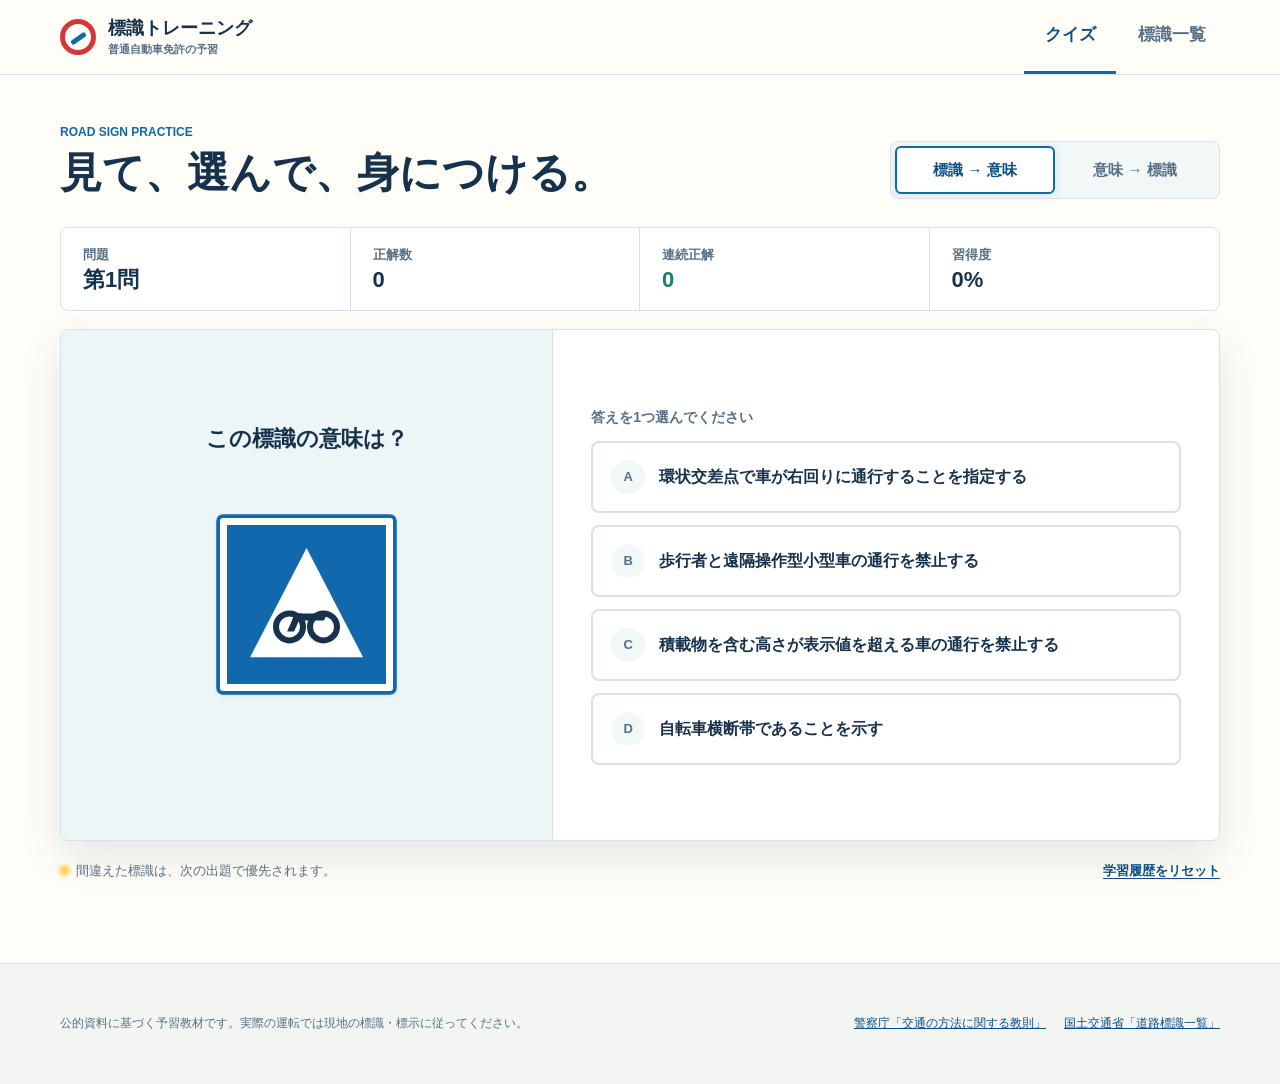
==== index.html @ fd908825 "Build Japanese road sign quiz" ====
<!doctype html>
<html lang="ja">
<head>
  <meta charset="utf-8">
  <meta name="viewport" content="width=device-width, initial-scale=1, viewport-fit=cover">
  <meta name="theme-color" content="#fffdf7">
  <meta name="description" content="日本の普通自動車免許に向けて、道路標識を4択クイズで学べる予習サイトです。">
  <title>標識トレーニング | 普通自動車免許の予習</title>
  <link rel="stylesheet" href="styles.css">
</head>
<body>
  <a class="skip-link" href="#main-content">問題へ移動</a>
  <header class="site-header">
    <div class="header-inner">
      <a class="brand" href="#quiz" aria-label="標識トレーニング ホーム">
        <span class="brand-mark" aria-hidden="true"><span></span></span>
        <span>
          <strong>標識トレーニング</strong>
          <small>普通自動車免許の予習</small>
        </span>
      </a>
      <nav class="main-nav" aria-label="メインメニュー">
        <button class="nav-button is-active" type="button" data-view="quiz" aria-current="page">クイズ</button>
        <button class="nav-button" type="button" data-view="catalog">標識一覧</button>
      </nav>
    </div>
  </header>

  <main id="main-content">
    <section id="quiz-view" class="view is-active" aria-labelledby="quiz-title">
      <div class="page-shell quiz-layout">
        <div class="section-heading">
          <div>
            <p class="eyebrow">ROAD SIGN PRACTICE</p>
            <h1 id="quiz-title">見て、選んで、身につける。</h1>
          </div>
          <fieldset class="mode-switch" aria-label="出題モード">
            <legend class="sr-only">出題モード</legend>
            <label>
              <input type="radio" name="quiz-mode" value="sign-to-meaning" checked>
              <span>標識 → 意味</span>
            </label>
            <label>
              <input type="radio" name="quiz-mode" value="meaning-to-sign">
              <span>意味 → 標識</span>
            </label>
          </fieldset>
        </div>

        <div class="stats-strip" aria-label="学習状況">
          <div class="stat-item">
            <span>問題</span>
            <strong id="question-number">第1問</strong>
          </div>
          <div class="stat-item">
            <span>正解数</span>
            <strong id="correct-count">0</strong>
          </div>
          <div class="stat-item streak-stat">
            <span>連続正解</span>
            <strong id="streak-count">0</strong>
          </div>
          <div class="stat-item">
            <span>習得度</span>
            <strong id="mastery-rate">0%</strong>
          </div>
        </div>

        <article class="quiz-panel" aria-labelledby="question-prompt">
          <div class="quiz-stage">
            <p id="question-prompt" class="question-prompt">この標識の意味は？</p>
            <div id="question-visual" class="question-visual" aria-live="polite"></div>
            <p id="question-detail" class="question-detail"></p>
          </div>

          <div class="answer-area">
            <p class="answer-label">答えを1つ選んでください</p>
            <div id="answer-options" class="answer-grid"></div>
            <div id="feedback" class="feedback" role="status" aria-live="polite" hidden></div>
            <button id="next-button" class="primary-button" type="button" hidden>
              次の問題へ
              <span aria-hidden="true">→</span>
            </button>
          </div>
        </article>

        <div class="quiz-footer">
          <p><span class="review-dot" aria-hidden="true"></span>間違えた標識は、次の出題で優先されます。</p>
          <button id="reset-button" class="text-button" type="button">学習履歴をリセット</button>
        </div>
      </div>
    </section>

    <section id="catalog-view" class="view" aria-labelledby="catalog-title" hidden>
      <div class="page-shell catalog-layout">
        <div class="catalog-header">
          <div>
            <p class="eyebrow">SIGN CATALOG</p>
            <h1 id="catalog-title">標識一覧</h1>
            <p class="catalog-lead"><span id="catalog-count">40</span>種類の標識を、正式名称と意味で確認できます。</p>
          </div>
          <label class="search-field">
            <span class="sr-only">標識を検索</span>
            <span aria-hidden="true">⌕</span>
            <input id="catalog-search" type="search" inputmode="search" placeholder="名称や意味で検索">
          </label>
        </div>

        <div class="filter-bar" role="group" aria-label="標識の種類で絞り込み">
          <button type="button" class="filter-button is-active" data-category="all">すべて</button>
          <button type="button" class="filter-button" data-category="規制標識">規制標識</button>
          <button type="button" class="filter-button" data-category="指示標識">指示標識</button>
        </div>
        <div id="catalog-grid" class="catalog-grid"></div>
        <p id="catalog-empty" class="empty-state" hidden>条件に合う標識がありません。</p>
      </div>
    </section>
  </main>

  <footer class="site-footer">
    <div class="page-shell footer-inner">
      <p>公的資料に基づく予習教材です。実際の運転では現地の標識・標示に従ってください。</p>
      <div>
        <a href="https://www.npa.go.jp/bureau/traffic/20241113kyousoku.pdf" target="_blank" rel="noopener noreferrer">警察庁「交通の方法に関する教則」</a>
        <a href="https://www.mlit.go.jp/road/sign/sign/douro/ichiran.pdf" target="_blank" rel="noopener noreferrer">国土交通省「道路標識一覧」</a>
      </div>
    </div>
  </footer>

  <dialog id="reset-dialog" class="reset-dialog">
    <form method="dialog">
      <h2>学習履歴をリセットしますか？</h2>
      <p>正解数、連続正解数、間違えた問題の記録がすべて消去されます。</p>
      <div class="dialog-actions">
        <button class="secondary-button" value="cancel">キャンセル</button>
        <button id="confirm-reset" class="danger-button" value="confirm">リセット</button>
      </div>
    </form>
  </dialog>

  <script src="signs.js"></script>
  <script src="app.js"></script>
</body>
</html>
---- styles.css ----
:root {
  color-scheme: light;
  --ink: #17324d;
  --ink-soft: #557086;
  --paper: #fffdf7;
  --surface: #ffffff;
  --surface-soft: #f2f7f8;
  --line: #d7e2e6;
  --blue: #1269a8;
  --blue-deep: #0c4f83;
  --green: #168365;
  --green-soft: #e8f6f0;
  --red: #d53636;
  --red-deep: #a91e26;
  --red-soft: #fff0ef;
  --yellow: #ffd767;
  --shadow: 0 16px 42px rgba(30, 67, 88, 0.12);
  --radius: 8px;
}

* {
  box-sizing: border-box;
}

html {
  min-width: 320px;
  scroll-behavior: smooth;
}

body {
  margin: 0;
  min-height: 100vh;
  background: var(--paper);
  color: var(--ink);
  font-family: -apple-system, BlinkMacSystemFont, "Hiragino Sans", "Yu Gothic UI", "Yu Gothic", Meiryo, sans-serif;
  font-size: 17px;
  line-height: 1.65;
  letter-spacing: 0;
}

button,
input {
  font: inherit;
  letter-spacing: 0;
}

button,
a {
  -webkit-tap-highlight-color: transparent;
}

button {
  cursor: pointer;
}

a {
  color: var(--blue-deep);
}

.skip-link {
  position: fixed;
  top: 8px;
  left: 8px;
  z-index: 100;
  padding: 10px 14px;
  background: var(--surface);
  border: 2px solid var(--blue);
  transform: translateY(-160%);
}

.skip-link:focus {
  transform: translateY(0);
}

.sr-only {
  position: absolute;
  width: 1px;
  height: 1px;
  padding: 0;
  margin: -1px;
  overflow: hidden;
  clip: rect(0, 0, 0, 0);
  white-space: nowrap;
  border: 0;
}

.site-header {
  position: sticky;
  top: 0;
  z-index: 20;
  background: rgba(255, 253, 247, 0.96);
  border-bottom: 1px solid var(--line);
  backdrop-filter: blur(14px);
}

.header-inner,
.page-shell {
  width: min(1160px, calc(100% - 40px));
  margin: 0 auto;
}

.header-inner {
  min-height: 74px;
  display: flex;
  align-items: center;
  justify-content: space-between;
  gap: 24px;
}

.brand {
  display: inline-flex;
  align-items: center;
  gap: 12px;
  color: var(--ink);
  text-decoration: none;
  line-height: 1.25;
}

.brand strong,
.brand small {
  display: block;
}

.brand strong {
  font-size: 18px;
}

.brand small {
  margin-top: 3px;
  color: var(--ink-soft);
  font-size: 11px;
  font-weight: 700;
}

.brand-mark {
  position: relative;
  width: 36px;
  height: 36px;
  flex: 0 0 36px;
  border: 5px solid var(--red);
  border-radius: 50%;
  background: var(--surface);
}

.brand-mark span {
  position: absolute;
  top: 12px;
  left: 5px;
  width: 17px;
  height: 5px;
  border-radius: 2px;
  background: var(--blue);
  transform: rotate(-35deg);
}

.main-nav {
  display: flex;
  align-items: stretch;
  align-self: stretch;
  gap: 8px;
}

.nav-button {
  min-width: 92px;
  min-height: 48px;
  padding: 0 14px;
  border: 0;
  border-bottom: 3px solid transparent;
  background: transparent;
  color: var(--ink-soft);
  font-weight: 800;
}

.nav-button:hover,
.nav-button:focus-visible,
.nav-button.is-active {
  color: var(--blue-deep);
  border-bottom-color: var(--blue);
}

.view {
  min-height: calc(100vh - 160px);
}

.view[hidden] {
  display: none;
}

.quiz-layout,
.catalog-layout {
  padding-top: 48px;
  padding-bottom: 64px;
}

.section-heading,
.catalog-header {
  display: flex;
  align-items: end;
  justify-content: space-between;
  gap: 32px;
}

.eyebrow {
  margin: 0 0 4px;
  color: var(--blue);
  font-size: 12px;
  font-weight: 900;
}

h1,
h2,
p {
  overflow-wrap: anywhere;
}

h1 {
  margin: 0;
  font-size: clamp(28px, 4vw, 42px);
  line-height: 1.25;
}

.mode-switch {
  min-width: 330px;
  margin: 0;
  padding: 4px;
  display: grid;
  grid-template-columns: 1fr 1fr;
  border: 1px solid var(--line);
  border-radius: var(--radius);
  background: var(--surface-soft);
}

.mode-switch label {
  position: relative;
}

.mode-switch input {
  position: absolute;
  opacity: 0;
}

.mode-switch span {
  min-height: 48px;
  padding: 10px 14px;
  display: grid;
  place-items: center;
  border: 2px solid transparent;
  border-radius: 6px;
  color: var(--ink-soft);
  font-size: 15px;
  font-weight: 800;
  text-align: center;
  cursor: pointer;
}

.mode-switch input:checked + span {
  background: var(--surface);
  border-color: var(--blue);
  color: var(--blue-deep);
  box-shadow: 0 2px 8px rgba(18, 105, 168, 0.1);
}

.mode-switch input:focus-visible + span {
  outline: 3px solid rgba(18, 105, 168, 0.24);
  outline-offset: 2px;
}

.stats-strip {
  margin-top: 28px;
  display: grid;
  grid-template-columns: repeat(4, 1fr);
  border: 1px solid var(--line);
  border-radius: var(--radius);
  background: var(--surface);
}

.stat-item {
  min-height: 82px;
  padding: 14px 22px;
  display: flex;
  flex-direction: column;
  justify-content: center;
  border-right: 1px solid var(--line);
}

.stat-item:last-child {
  border-right: 0;
}

.stat-item span {
  color: var(--ink-soft);
  font-size: 13px;
  font-weight: 700;
}

.stat-item strong {
  font-size: 22px;
  line-height: 1.3;
}

.streak-stat strong {
  color: var(--green);
}

.quiz-panel {
  margin-top: 18px;
  display: grid;
  grid-template-columns: minmax(330px, 0.85fr) minmax(420px, 1.15fr);
  border: 1px solid var(--line);
  border-radius: var(--radius);
  background: var(--surface);
  box-shadow: var(--shadow);
  overflow: hidden;
}

.quiz-stage {
  min-height: 510px;
  padding: 38px;
  display: flex;
  flex-direction: column;
  align-items: center;
  justify-content: center;
  background: #edf6f7;
  border-right: 1px solid var(--line);
  text-align: center;
}

.question-prompt {
  margin: 0 0 22px;
  color: var(--ink);
  font-size: 22px;
  font-weight: 900;
}

.question-visual {
  min-height: 250px;
  width: 100%;
  display: grid;
  place-items: center;
}

.question-detail {
  max-width: 420px;
  margin: 20px 0 0;
  font-size: 20px;
  font-weight: 800;
  line-height: 1.55;
}

.answer-area {
  min-height: 510px;
  padding: 38px;
  display: flex;
  flex-direction: column;
  justify-content: center;
}

.answer-label {
  margin: 0 0 12px;
  color: var(--ink-soft);
  font-size: 14px;
  font-weight: 800;
}

.answer-grid {
  display: grid;
  gap: 12px;
}

.answer-grid.is-visual {
  grid-template-columns: repeat(2, minmax(0, 1fr));
}

.answer-button {
  position: relative;
  min-height: 72px;
  width: 100%;
  padding: 15px 18px;
  display: flex;
  align-items: center;
  gap: 14px;
  border: 2px solid var(--line);
  border-radius: var(--radius);
  background: var(--surface);
  color: var(--ink);
  text-align: left;
  font-size: 16px;
  font-weight: 800;
  line-height: 1.5;
  transition: border-color 140ms ease, background 140ms ease, transform 140ms ease;
}

.answer-button:hover:not(:disabled),
.answer-button:focus-visible:not(:disabled) {
  border-color: var(--blue);
  background: #f4faff;
  transform: translateY(-1px);
}

.answer-button:focus-visible,
.primary-button:focus-visible,
.secondary-button:focus-visible,
.danger-button:focus-visible,
.text-button:focus-visible,
.filter-button:focus-visible,
.nav-button:focus-visible {
  outline: 3px solid rgba(18, 105, 168, 0.24);
  outline-offset: 2px;
}

.answer-button:disabled {
  cursor: default;
}

.answer-button.is-correct {
  border-color: var(--green);
  background: var(--green-soft);
  color: #0b5f48;
}

.answer-button.is-wrong {
  border-color: var(--red);
  background: var(--red-soft);
  color: var(--red-deep);
}

.answer-index {
  width: 34px;
  height: 34px;
  flex: 0 0 34px;
  display: grid;
  place-items: center;
  border-radius: 50%;
  background: var(--surface-soft);
  color: var(--ink-soft);
  font-size: 13px;
}

.answer-button.is-correct .answer-index {
  background: var(--green);
  color: white;
}

.answer-button.is-wrong .answer-index {
  background: var(--red);
  color: white;
}

.visual-answer {
  min-height: 168px;
  justify-content: center;
  padding: 14px;
}

.visual-answer .answer-index {
  position: absolute;
  top: 10px;
  left: 10px;
}

.feedback {
  margin-top: 16px;
  padding: 15px 17px;
  border-left: 5px solid var(--green);
  border-radius: 4px;
  background: var(--green-soft);
  color: #154a3c;
  font-size: 15px;
}

.feedback.is-wrong {
  border-left-color: var(--red);
  background: var(--red-soft);
  color: #79222a;
}

.feedback strong {
  display: block;
  margin-bottom: 2px;
  font-size: 17px;
}

.primary-button,
.secondary-button,
.danger-button {
  min-height: 54px;
  padding: 12px 20px;
  border-radius: var(--radius);
  font-weight: 900;
}

.primary-button {
  margin-top: 14px;
  display: flex;
  align-items: center;
  justify-content: center;
  gap: 16px;
  border: 2px solid var(--blue-deep);
  background: var(--blue-deep);
  color: white;
}

.primary-button:hover {
  background: var(--blue);
}

.primary-button[hidden],
.feedback[hidden] {
  display: none;
}

.quiz-footer {
  min-height: 58px;
  display: flex;
  align-items: center;
  justify-content: space-between;
  gap: 24px;
  color: var(--ink-soft);
  font-size: 13px;
}

.quiz-footer p {
  margin: 0;
}

.review-dot {
  width: 9px;
  height: 9px;
  margin-right: 7px;
  display: inline-block;
  border-radius: 50%;
  background: var(--yellow);
  box-shadow: 0 0 0 3px rgba(255, 215, 103, 0.35);
}

.text-button {
  min-height: 44px;
  padding: 6px 0;
  border: 0;
  background: transparent;
  color: var(--blue-deep);
  font-size: 13px;
  font-weight: 800;
  text-decoration: underline;
  text-underline-offset: 3px;
}

.catalog-header {
  align-items: center;
}

.catalog-lead {
  margin: 8px 0 0;
  color: var(--ink-soft);
}

.search-field {
  width: min(380px, 100%);
  min-height: 54px;
  padding: 0 16px;
  display: flex;
  align-items: center;
  gap: 10px;
  border: 2px solid var(--line);
  border-radius: var(--radius);
  background: var(--surface);
}

.search-field:focus-within {
  border-color: var(--blue);
  box-shadow: 0 0 0 3px rgba(18, 105, 168, 0.12);
}

.search-field input {
  width: 100%;
  min-width: 0;
  border: 0;
  outline: 0;
  background: transparent;
  color: var(--ink);
}

.filter-bar {
  margin-top: 28px;
  padding-bottom: 14px;
  display: flex;
  gap: 10px;
  overflow-x: auto;
  border-bottom: 1px solid var(--line);
}

.filter-button {
  min-height: 46px;
  padding: 8px 18px;
  flex: 0 0 auto;
  border: 1px solid var(--line);
  border-radius: var(--radius);
  background: var(--surface);
  color: var(--ink-soft);
  font-weight: 800;
}

.filter-button.is-active {
  border-color: var(--blue-deep);
  background: var(--blue-deep);
  color: white;
}

.catalog-grid {
  margin-top: 22px;
  display: grid;
  grid-template-columns: repeat(3, minmax(0, 1fr));
  gap: 16px;
}

.catalog-card {
  min-height: 310px;
  padding: 22px;
  display: grid;
  grid-template-rows: 150px auto;
  border: 1px solid var(--line);
  border-radius: var(--radius);
  background: var(--surface);
}

.catalog-sign {
  display: grid;
  place-items: center;
  border-bottom: 1px solid var(--line);
}

.catalog-copy {
  padding-top: 16px;
}

.catalog-meta {
  margin: 0 0 5px;
  color: var(--blue);
  font-size: 12px;
  font-weight: 900;
}

.catalog-copy h2 {
  margin: 0;
  font-size: 18px;
  line-height: 1.45;
}

.catalog-copy p:last-child {
  margin: 8px 0 0;
  color: var(--ink-soft);
  font-size: 14px;
  line-height: 1.6;
}

.empty-state {
  margin: 48px 0;
  color: var(--ink-soft);
  text-align: center;
}

.site-footer {
  border-top: 1px solid var(--line);
  background: #f2f5f2;
}

.footer-inner {
  min-height: 120px;
  padding-top: 22px;
  padding-bottom: 22px;
  display: flex;
  align-items: center;
  justify-content: space-between;
  gap: 30px;
  color: var(--ink-soft);
  font-size: 12px;
}

.footer-inner p {
  max-width: 560px;
  margin: 0;
}

.footer-inner div {
  display: flex;
  flex-wrap: wrap;
  justify-content: flex-end;
  gap: 8px 18px;
}

.reset-dialog {
  width: min(500px, calc(100% - 32px));
  padding: 0;
  border: 0;
  border-radius: var(--radius);
  box-shadow: 0 28px 90px rgba(20, 45, 65, 0.28);
}

.reset-dialog::backdrop {
  background: rgba(16, 42, 58, 0.48);
}

.reset-dialog form {
  padding: 28px;
}

.reset-dialog h2 {
  margin: 0;
  font-size: 22px;
}

.reset-dialog p {
  margin: 10px 0 22px;
  color: var(--ink-soft);
  font-size: 15px;
}

.dialog-actions {
  display: flex;
  justify-content: flex-end;
  gap: 10px;
}

.secondary-button {
  border: 2px solid var(--line);
  background: var(--surface);
  color: var(--ink);
}

.danger-button {
  border: 2px solid var(--red-deep);
  background: var(--red-deep);
  color: white;
}

/* Road sign artwork: CSS only, using standard geometric sign shapes. */
.road-sign {
  --sign-size: 210px;
  width: var(--sign-size);
  height: var(--sign-size);
  position: relative;
  display: grid;
  place-items: center;
  flex: 0 0 auto;
}

.road-sign.is-medium {
  --sign-size: 118px;
}

.road-sign.is-small {
  --sign-size: 96px;
}

.sign-face {
  position: relative;
  width: 82%;
  height: 82%;
  display: grid;
  place-items: center;
  color: #064f96;
  background: white;
  overflow: hidden;
}

.road-sign.circle .sign-face {
  border: calc(var(--sign-size) * 0.055) solid #d9252a;
  border-radius: 50%;
  box-shadow: inset 0 0 0 2px white, 0 2px 7px rgba(20, 45, 65, 0.16);
}

.road-sign.blue-circle .sign-face {
  border: calc(var(--sign-size) * 0.035) solid white;
  border-radius: 50%;
  background: #1268ad;
  color: white;
  box-shadow: 0 0 0 calc(var(--sign-size) * 0.018) #1268ad, 0 2px 7px rgba(20, 45, 65, 0.18);
}

.road-sign.square .sign-face {
  border: calc(var(--sign-size) * 0.035) solid white;
  border-radius: 3px;
  background: #1268ad;
  color: white;
  box-shadow: 0 0 0 calc(var(--sign-size) * 0.018) #1268ad, 0 2px 7px rgba(20, 45, 65, 0.18);
}

.road-sign.horizontal .sign-face {
  width: 96%;
  height: 55%;
}

.road-sign.stop .sign-face,
.road-sign.slow .sign-face {
  width: 90%;
  height: 82%;
  clip-path: polygon(2% 6%, 98% 6%, 50% 98%);
}

.road-sign.stop .sign-face {
  padding-bottom: 17%;
  background: #d9252a;
  color: white;
}

.road-sign.stop .sign-face::after,
.road-sign.slow .sign-face::after {
  content: "";
  position: absolute;
  inset: 7%;
  clip-path: polygon(2% 6%, 98% 6%, 50% 98%);
  pointer-events: none;
}

.road-sign.stop .sign-face::after {
  border-top: calc(var(--sign-size) * 0.015) solid white;
}

.road-sign.slow .sign-face {
  padding-bottom: 14%;
  background: #d9252a;
}

.road-sign.slow .sign-face::after {
  background: white;
}

.road-sign.warning .sign-face {
  width: 67%;
  height: 67%;
  border: calc(var(--sign-size) * 0.025) solid #151515;
  background: #f7d348;
  color: #151515;
  transform: rotate(45deg);
}

.road-sign.warning .sign-content {
  transform: rotate(-45deg);
}

.sign-content {
  position: relative;
  z-index: 2;
  width: 100%;
  height: 100%;
  display: grid;
  place-items: center;
}

.prohibition-slash::after {
  content: "";
  position: absolute;
  z-index: 5;
  top: 47%;
  left: 6%;
  width: 88%;
  height: 8%;
  border-radius: 999px;
  background: #d9252a;
  box-shadow: 0 -2px 0 white, 0 2px 0 white;
  transform: rotate(-45deg);
}

.entry-bar {
  width: 76%;
  height: 24%;
  border-radius: 4px;
  background: white;
}

.sign-word {
  color: #155996;
  font-size: calc(var(--sign-size) * 0.16);
  font-weight: 900;
  line-height: 1;
}

.sign-number {
  color: #17324d;
  font-family: Arial, sans-serif;
  font-size: calc(var(--sign-size) * 0.28);
  font-weight: 900;
  line-height: 1;
}

.blue-circle .sign-number {
  color: white;
}

.min-speed .sign-number::after {
  content: "";
  width: 66%;
  height: calc(var(--sign-size) * 0.025);
  margin: 4px auto 0;
  display: block;
  background: currentColor;
}

.min-speed .sign-number {
  color: #155996;
}

.limit-text {
  display: flex;
  align-items: center;
  gap: calc(var(--sign-size) * 0.04);
  color: #17324d;
  font-family: Arial, sans-serif;
  font-size: calc(var(--sign-size) * 0.19);
  font-weight: 900;
  white-space: nowrap;
}

.limit-arrows {
  font-size: calc(var(--sign-size) * 0.2);
  line-height: 1;
}

.arrow-glyph {
  color: currentColor;
  font-family: Arial, sans-serif;
  font-size: calc(var(--sign-size) * 0.47);
  font-weight: 900;
  line-height: 1;
}

.arrow-glyph.compact {
  font-size: calc(var(--sign-size) * 0.28);
  letter-spacing: 0;
}

.turn-glyph {
  color: #155996;
  font-family: Arial, sans-serif;
  font-size: calc(var(--sign-size) * 0.44);
  font-weight: 900;
  transform: rotate(-18deg);
}

.stop-copy,
.slow-copy {
  position: relative;
  z-index: 3;
  text-align: center;
  font-weight: 900;
  line-height: 1.05;
}

.stop-copy {
  font-size: calc(var(--sign-size) * 0.14);
}

.stop-copy small {
  display: block;
  margin-top: 6px;
  font-family: Arial, sans-serif;
  font-size: 0.46em;
}

.slow-copy {
  color: #155996;
  font-size: calc(var(--sign-size) * 0.17);
}

.parking-letter {
  font-family: Arial, sans-serif;
  font-size: calc(var(--sign-size) * 0.44);
  font-weight: 900;
}

.parking-lines::before,
.parking-lines::after {
  content: "";
  position: absolute;
  z-index: 4;
  top: 46%;
  left: 1%;
  width: 98%;
  height: 7%;
  border-radius: 999px;
  background: #d9252a;
  transform: rotate(-45deg);
}

.parking-lines.double::after {
  transform: rotate(45deg);
}

.vehicle {
  position: relative;
  width: 58%;
  height: 31%;
  border-radius: 17% 22% 10% 10%;
  background: #174875;
}

.vehicle::before {
  content: "";
  position: absolute;
  left: 19%;
  top: -36%;
  width: 55%;
  height: 54%;
  border-radius: 45% 48% 0 0;
  background: #174875;
}

.vehicle::after {
  content: "";
  position: absolute;
  left: 12%;
  bottom: -26%;
  width: 18%;
  height: 38%;
  border-radius: 50%;
  background: #17324d;
  box-shadow: calc(var(--sign-size) * 0.24) 0 0 #17324d;
}

.vehicle.truck {
  width: 61%;
  height: 32%;
  border-radius: 3%;
}

.vehicle.truck::before {
  left: 65%;
  top: 22%;
  width: 32%;
  height: 78%;
  border-radius: 7% 20% 4% 4%;
}

.vehicle.truck::after {
  box-shadow: calc(var(--sign-size) * 0.28) 0 0 #17324d;
}

.motorcycle {
  position: relative;
  width: 66%;
  height: 46%;
}

.motorcycle::before,
.motorcycle::after,
.bicycle::before,
.bicycle::after {
  content: "";
  position: absolute;
  bottom: 0;
  width: 31%;
  aspect-ratio: 1;
  border: calc(var(--sign-size) * 0.03) solid currentColor;
  border-radius: 50%;
}

.motorcycle::before,
.bicycle::before {
  left: 0;
}

.motorcycle::after,
.bicycle::after {
  right: 0;
}

.motorcycle span,
.bicycle span {
  position: absolute;
  left: 27%;
  bottom: 20%;
  width: 48%;
  height: 32%;
  border-top: calc(var(--sign-size) * 0.035) solid currentColor;
  border-left: calc(var(--sign-size) * 0.035) solid currentColor;
  transform: skewX(-24deg);
}

.motorcycle span::after {
  content: "";
  position: absolute;
  right: 8%;
  top: -75%;
  width: calc(var(--sign-size) * 0.1);
  height: calc(var(--sign-size) * 0.1);
  border-radius: 50%;
  background: currentColor;
}

.vehicle-pair {
  position: relative;
  width: 66%;
  height: 56%;
}

.vehicle-pair i {
  position: absolute;
  width: 27%;
  height: 48%;
  bottom: 5%;
  border-radius: 35% 35% 12% 12%;
  background: #17324d;
}

.vehicle-pair i::before {
  content: "";
  position: absolute;
  left: 16%;
  bottom: -13%;
  width: 22%;
  aspect-ratio: 1;
  border-radius: 50%;
  background: #17324d;
  box-shadow: calc(var(--sign-size) * 0.08) 0 0 #17324d;
}

.vehicle-pair i:first-child {
  left: 13%;
  bottom: 28%;
  background: #d9252a;
}

.vehicle-pair i:last-child {
  right: 13%;
}

.vehicle-pair.double::before {
  content: "";
  position: absolute;
  left: 43%;
  top: 6%;
  width: 14%;
  height: 72%;
  border-left: calc(var(--sign-size) * 0.018) dashed #17324d;
}

.bicycle {
  position: relative;
  width: 68%;
  height: 48%;
  color: currentColor;
}

.person {
  position: relative;
  width: 22%;
  height: 58%;
  color: currentColor;
}

.person::before {
  content: "";
  position: absolute;
  top: 0;
  left: 28%;
  width: 48%;
  aspect-ratio: 1;
  border-radius: 50%;
  background: currentColor;
}

.person::after {
  content: "";
  position: absolute;
  top: 29%;
  left: 40%;
  width: 22%;
  height: 42%;
  border-radius: 999px;
  background: currentColor;
  box-shadow: calc(var(--sign-size) * -0.09) calc(var(--sign-size) * 0.12) 0 calc(var(--sign-size) * -0.018) currentColor,
              calc(var(--sign-size) * 0.09) calc(var(--sign-size) * 0.12) 0 calc(var(--sign-size) * -0.018) currentColor;
}

.person span::before,
.person span::after {
  content: "";
  position: absolute;
  top: 63%;
  width: 18%;
  height: 38%;
  border-radius: 999px;
  background: currentColor;
  transform-origin: top;
}

.person span::before {
  left: 41%;
  transform: rotate(24deg);
}

.person span::after {
  right: 39%;
  transform: rotate(-24deg);
}

.combined-users {
  width: 74%;
  height: 68%;
  display: flex;
  align-items: center;
  justify-content: space-between;
}

.combined-users .bicycle {
  width: 52%;
}

.combined-users .person {
  width: 22%;
  height: 74%;
}

.one-way-combo {
  width: 84%;
  height: 78%;
  display: flex;
  align-items: center;
  justify-content: space-around;
}

.one-way-combo .bicycle {
  width: 48%;
  height: 58%;
}

.one-way-combo b {
  font-size: calc(var(--sign-size) * 0.2);
  line-height: 1;
}

.roundabout-glyph {
  font-family: Arial, sans-serif;
  font-size: calc(var(--sign-size) * 0.56);
  font-weight: 900;
  line-height: 1;
}

.priority-ahead-glyph {
  position: relative;
  z-index: 3;
  width: 16%;
  height: 58%;
  background: #155996;
  transform: translateY(-8%);
}

.priority-ahead-glyph::after {
  content: "";
  position: absolute;
  left: -88%;
  bottom: 0;
  width: 276%;
  height: 15%;
  background: #155996;
}

.pedestrian-crossing-glyph {
  width: 76%;
  height: 72%;
  display: flex;
  align-items: center;
  justify-content: center;
  gap: 5%;
}

.pedestrian-crossing-glyph .person {
  width: 28%;
  height: 82%;
}

.pedestrian-crossing-glyph b {
  font-size: calc(var(--sign-size) * 0.18);
}

.lane-glyph {
  width: 82%;
  height: 70%;
  display: grid;
  grid-template-columns: repeat(2, 1fr);
  border-left: calc(var(--sign-size) * 0.018) solid currentColor;
  border-right: calc(var(--sign-size) * 0.018) solid currentColor;
}

.lane-glyph span {
  display: grid;
  place-items: center;
  border-right: calc(var(--sign-size) * 0.012) dashed currentColor;
  font-size: calc(var(--sign-size) * 0.26);
  font-weight: 900;
  line-height: 1;
}

.lane-glyph span:last-child {
  border-right: 0;
}

.bus-copy {
  text-align: center;
  font-size: calc(var(--sign-size) * 0.12);
  font-weight: 900;
  line-height: 1.25;
}

.priority-glyph {
  position: relative;
  width: 18%;
  height: 76%;
  background: white;
}

.priority-glyph::after {
  content: "";
  position: absolute;
  top: 39%;
  left: -92%;
  width: 284%;
  height: 12%;
  background: white;
}

.crosswalk-box {
  position: relative;
  width: 76%;
  height: 76%;
  display: grid;
  place-items: center;
  clip-path: polygon(50% 3%, 97% 94%, 3% 94%);
  background: white;
  color: #17324d;
}

.crosswalk-box .person {
  width: 24%;
  height: 60%;
  transform: translateY(12%);
}

.crosswalk-box .bicycle {
  width: 56%;
  height: 48%;
  transform: translateY(18%);
}

@media (max-width: 900px) {
  .section-heading,
  .catalog-header {
    align-items: stretch;
    flex-direction: column;
  }

  .mode-switch,
  .search-field {
    width: 100%;
    min-width: 0;
  }

  .quiz-panel {
    grid-template-columns: 1fr;
  }

  .quiz-stage {
    min-height: 420px;
    border-right: 0;
    border-bottom: 1px solid var(--line);
  }

  .answer-area {
    min-height: 0;
  }

  .catalog-grid {
    grid-template-columns: repeat(2, minmax(0, 1fr));
  }

  .footer-inner {
    align-items: flex-start;
    flex-direction: column;
  }

  .footer-inner div {
    justify-content: flex-start;
  }
}

@media (max-width: 620px) {
  .header-inner,
  .page-shell {
    width: min(100% - 24px, 1160px);
  }

  .header-inner {
    min-height: 66px;
    gap: 10px;
  }

  .brand small {
    display: none;
  }

  .brand strong {
    font-size: 15px;
  }

  .brand-mark {
    width: 32px;
    height: 32px;
    flex-basis: 32px;
  }

  .brand-mark span {
    top: 10px;
    left: 4px;
  }

  .nav-button {
    min-width: 70px;
    padding: 0 8px;
    font-size: 14px;
  }

  .quiz-layout,
  .catalog-layout {
    padding-top: 28px;
    padding-bottom: 42px;
  }

  h1 {
    font-size: 29px;
  }

  .stats-strip {
    grid-template-columns: repeat(2, 1fr);
  }

  .stat-item {
    min-height: 68px;
    padding: 10px 14px;
    border-bottom: 1px solid var(--line);
  }

  .stat-item:nth-child(2) {
    border-right: 0;
  }

  .stat-item:nth-child(3),
  .stat-item:nth-child(4) {
    border-bottom: 0;
  }

  .stat-item strong {
    font-size: 19px;
  }

  .quiz-stage,
  .answer-area {
    padding: 24px 18px;
  }

  .quiz-stage {
    min-height: 360px;
  }

  .question-prompt {
    font-size: 20px;
  }

  .question-visual {
    min-height: 210px;
  }

  .road-sign {
    --sign-size: 185px;
  }

  .answer-grid.is-visual {
    grid-template-columns: 1fr 1fr;
  }

  .visual-answer {
    min-height: 142px;
  }

  .answer-button {
    min-height: 68px;
    padding: 13px 14px;
    font-size: 15px;
  }

  .quiz-footer {
    padding: 12px 0;
    align-items: flex-start;
    flex-direction: column;
    gap: 2px;
  }

  .catalog-grid {
    grid-template-columns: 1fr;
  }

  .catalog-card {
    min-height: 0;
    grid-template-columns: 122px minmax(0, 1fr);
    grid-template-rows: auto;
    align-items: center;
    padding: 16px;
  }

  .catalog-sign {
    min-height: 125px;
    border-right: 1px solid var(--line);
    border-bottom: 0;
  }

  .catalog-copy {
    min-width: 0;
    padding: 0 0 0 16px;
  }

  .catalog-copy h2 {
    font-size: 16px;
  }

  .dialog-actions {
    display: grid;
    grid-template-columns: 1fr 1fr;
  }
}

@media (prefers-reduced-motion: reduce) {
  *,
  *::before,
  *::after {
    scroll-behavior: auto !important;
    transition: none !important;
  }
}
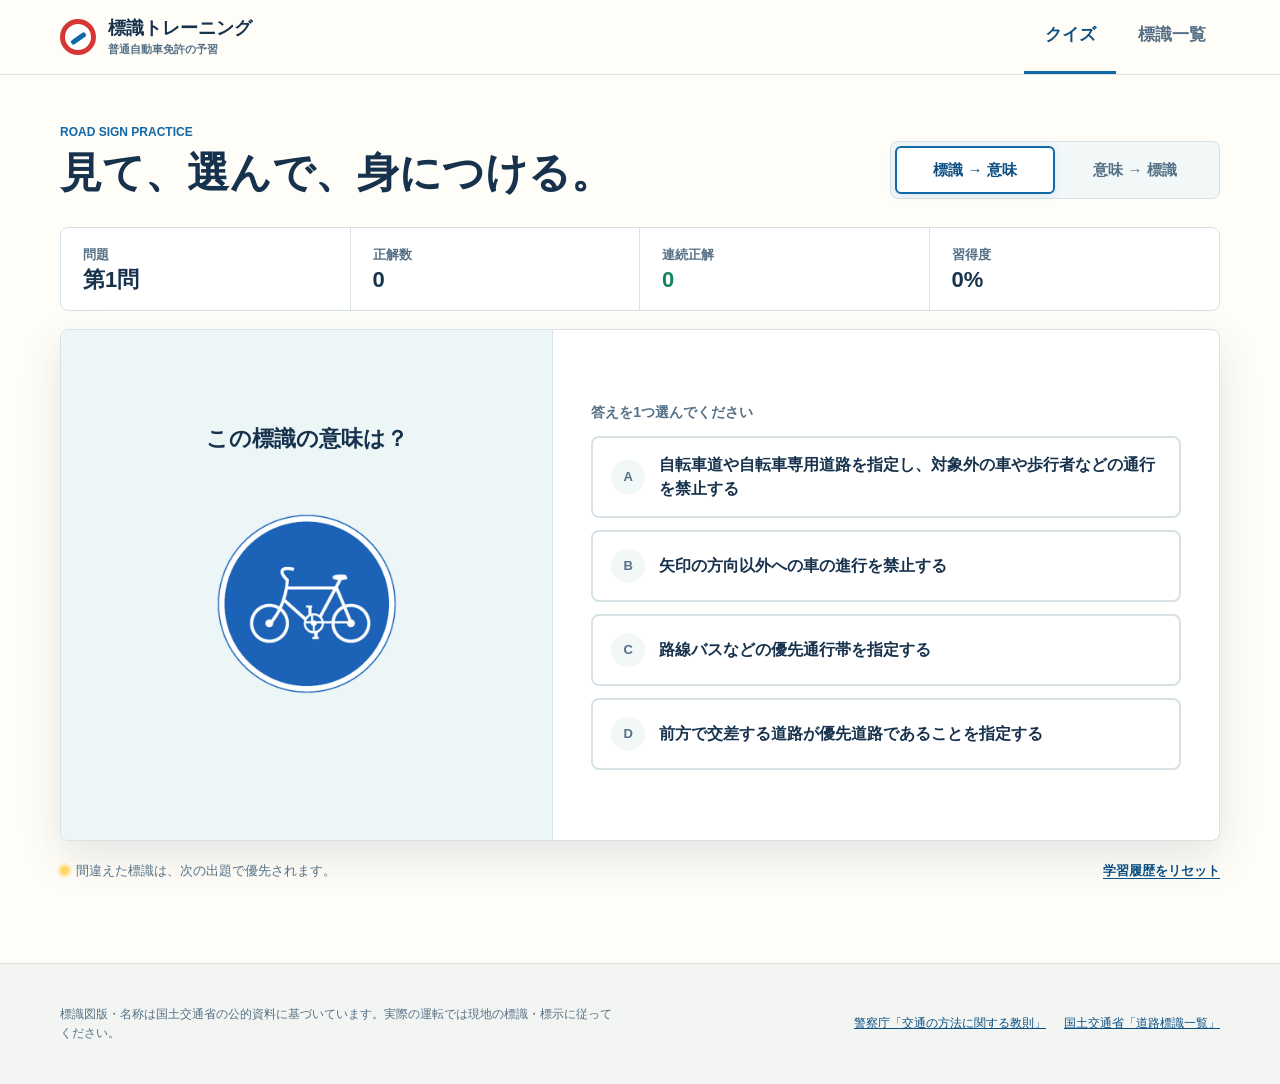
==== commit 471a2df7: "Use official Japanese road sign images" ====
--- a/index.html
+++ b/index.html
@@ -119,7 +119,7 @@
 
   <footer class="site-footer">
     <div class="page-shell footer-inner">
-      <p>公的資料に基づく予習教材です。実際の運転では現地の標識・標示に従ってください。</p>
+      <p>標識図版・名称は国土交通省の公的資料に基づいています。実際の運転では現地の標識・標示に従ってください。</p>
       <div>
         <a href="https://www.npa.go.jp/bureau/traffic/20241113kyousoku.pdf" target="_blank" rel="noopener noreferrer">警察庁「交通の方法に関する教則」</a>
         <a href="https://www.mlit.go.jp/road/sign/sign/douro/ichiran.pdf" target="_blank" rel="noopener noreferrer">国土交通省「道路標識一覧」</a>
--- a/styles.css
+++ b/styles.css
@@ -733,15 +733,14 @@
   color: white;
 }
 
-/* Road sign artwork: CSS only, using standard geometric sign shapes. */
+/* Official road sign images extracted from the MLIT road sign chart. */
 .road-sign {
   --sign-size: 210px;
   width: var(--sign-size);
   height: var(--sign-size);
-  position: relative;
-  display: grid;
-  place-items: center;
+  display: block;
   flex: 0 0 auto;
+  object-fit: contain;
 }
 
 .road-sign.is-medium {
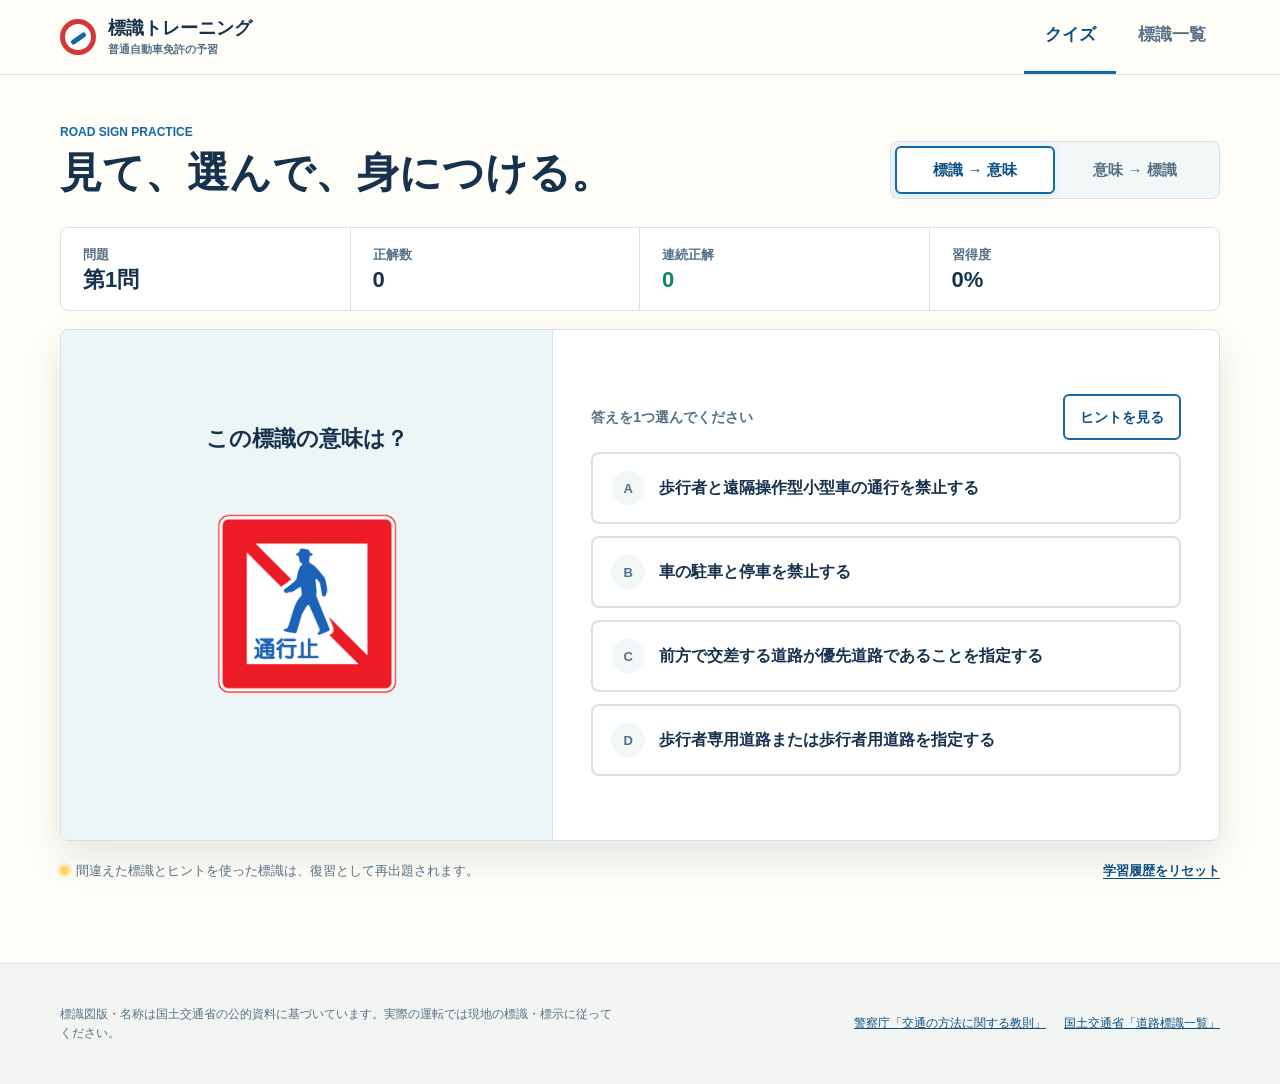
==== commit 31735fd8: "Add detailed feedback and adaptive hints" ====
--- a/index.html
+++ b/index.html
@@ -71,10 +71,15 @@
             <p id="question-prompt" class="question-prompt">この標識の意味は？</p>
             <div id="question-visual" class="question-visual" aria-live="polite"></div>
             <p id="question-detail" class="question-detail"></p>
+            <div id="question-history" class="question-history" aria-label="この標識の過去成績" hidden></div>
           </div>
 
           <div class="answer-area">
-            <p class="answer-label">答えを1つ選んでください</p>
+            <div class="answer-heading">
+              <p class="answer-label">答えを1つ選んでください</p>
+              <button id="hint-button" class="hint-button" type="button">ヒントを見る</button>
+            </div>
+            <div id="hint-panel" class="hint-panel" role="status" aria-live="polite" hidden></div>
             <div id="answer-options" class="answer-grid"></div>
             <div id="feedback" class="feedback" role="status" aria-live="polite" hidden></div>
             <button id="next-button" class="primary-button" type="button" hidden>
@@ -85,7 +90,7 @@
         </article>
 
         <div class="quiz-footer">
-          <p><span class="review-dot" aria-hidden="true"></span>間違えた標識は、次の出題で優先されます。</p>
+          <p><span class="review-dot" aria-hidden="true"></span>間違えた標識とヒントを使った標識は、復習として再出題されます。</p>
           <button id="reset-button" class="text-button" type="button">学習履歴をリセット</button>
         </div>
       </div>
--- a/styles.css
+++ b/styles.css
@@ -347,6 +347,42 @@
   line-height: 1.55;
 }
 
+.question-history {
+  width: min(100%, 430px);
+  margin-top: 24px;
+  padding: 12px 16px;
+  border: 1px solid #c5dfe2;
+  border-radius: 6px;
+  background: rgba(255, 255, 255, 0.72);
+  color: var(--ink-soft);
+  text-align: left;
+}
+
+.question-history[hidden],
+.hint-panel[hidden],
+.hint-button[hidden] {
+  display: none;
+}
+
+.history-label {
+  display: block;
+  margin-bottom: 7px;
+  font-size: 12px;
+  font-weight: 800;
+}
+
+.history-values {
+  display: flex;
+  flex-wrap: wrap;
+  gap: 8px 20px;
+  font-size: 14px;
+}
+
+.history-values strong {
+  color: var(--ink);
+  font-size: 16px;
+}
+
 .answer-area {
   min-height: 510px;
   padding: 38px;
@@ -355,11 +391,63 @@
   justify-content: center;
 }
 
+.answer-heading {
+  margin-bottom: 12px;
+  display: flex;
+  align-items: center;
+  justify-content: space-between;
+  gap: 12px;
+}
+
 .answer-label {
-  margin: 0 0 12px;
+  margin: 0;
   color: var(--ink-soft);
   font-size: 14px;
   font-weight: 800;
+}
+
+.hint-button {
+  min-height: 46px;
+  padding: 8px 15px;
+  flex: 0 0 auto;
+  border: 2px solid var(--blue);
+  border-radius: 6px;
+  background: white;
+  color: var(--blue-deep);
+  font-size: 14px;
+  font-weight: 900;
+}
+
+.hint-button:hover:not(:disabled),
+.hint-button:focus-visible:not(:disabled) {
+  background: #edf7ff;
+}
+
+.hint-button:focus-visible {
+  outline: 3px solid rgba(18, 105, 168, 0.24);
+  outline-offset: 2px;
+}
+
+.hint-button:disabled {
+  border-color: #9aabb7;
+  background: #f0f3f5;
+  color: #52646f;
+}
+
+.hint-panel {
+  margin-bottom: 13px;
+  padding: 12px 14px;
+  border-left: 4px solid #d28a00;
+  border-radius: 4px;
+  background: #fff7dc;
+  color: #624500;
+  font-size: 14px;
+  line-height: 1.6;
+}
+
+.hint-panel strong {
+  display: block;
+  margin-bottom: 2px;
 }
 
 .answer-grid {
@@ -474,10 +562,71 @@
   color: #79222a;
 }
 
+.feedback.is-hinted {
+  border-left-color: #d28a00;
+  background: #fff7dc;
+  color: #624500;
+}
+
 .feedback strong {
   display: block;
   margin-bottom: 2px;
   font-size: 17px;
+}
+
+.feedback-result {
+  margin-bottom: 12px;
+  padding-bottom: 10px;
+  border-bottom: 1px solid currentColor;
+}
+
+.feedback-details h3 {
+  margin: 2px 0 5px;
+  color: var(--ink);
+  font-size: 20px;
+}
+
+.feedback-meta {
+  margin: 0;
+  opacity: 0.78;
+  font-size: 12px;
+  font-weight: 800;
+}
+
+.feedback-meaning {
+  margin: 0 0 13px;
+  color: var(--ink);
+  font-size: 16px;
+  font-weight: 800;
+  line-height: 1.6;
+}
+
+.feedback-details section {
+  margin-top: 10px;
+  padding: 10px 12px;
+  border: 1px solid rgba(28, 79, 66, 0.18);
+  border-radius: 5px;
+  background: rgba(255, 255, 255, 0.62);
+  color: var(--ink);
+}
+
+.feedback-details h4,
+.feedback-details p {
+  margin: 0;
+}
+
+.feedback-details h4 {
+  margin-bottom: 3px;
+  font-size: 13px;
+}
+
+.feedback-details section p {
+  line-height: 1.65;
+}
+
+.feedback-details .confusion-note {
+  border-color: #ddc05e;
+  background: #fff9e7;
 }
 
 .primary-button,
@@ -1486,6 +1635,20 @@
     font-size: 15px;
   }
 
+  .answer-heading {
+    align-items: stretch;
+    flex-direction: column;
+  }
+
+  .hint-button {
+    width: 100%;
+  }
+
+  .history-values {
+    justify-content: space-between;
+    gap: 8px;
+  }
+
   .quiz-footer {
     padding: 12px 0;
     align-items: flex-start;
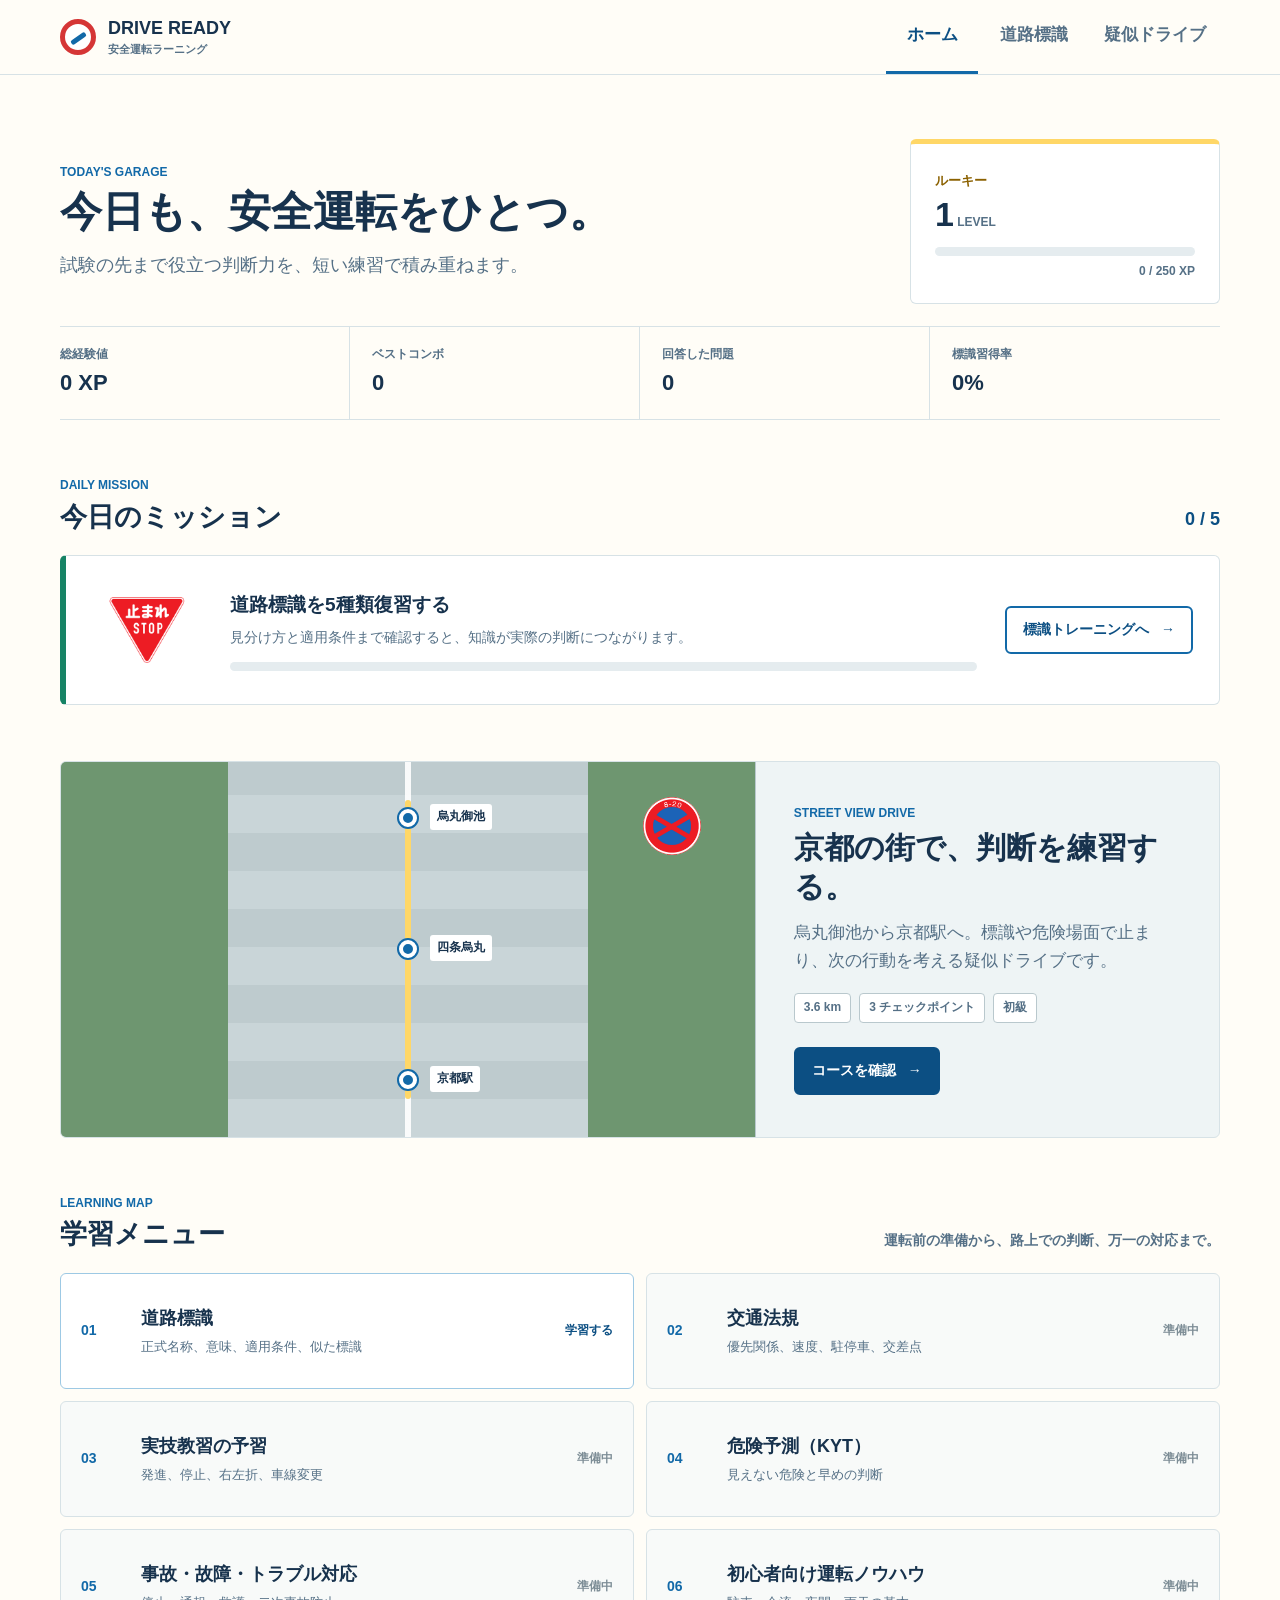
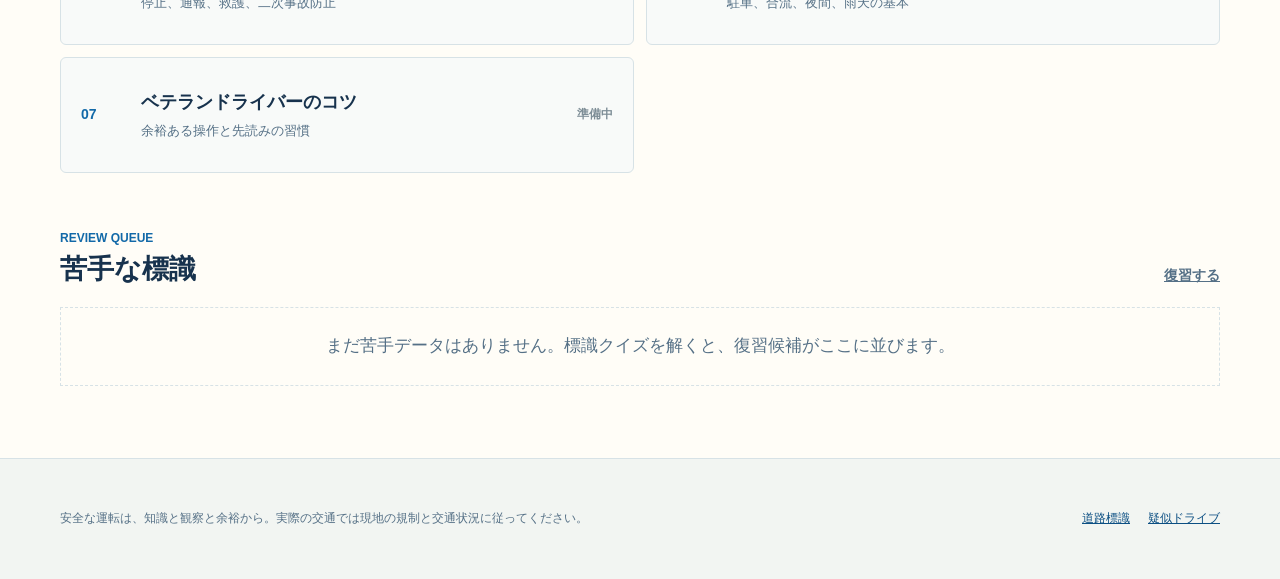
==== commit 9703cf56: "Expand into a modular driver learning platform" ====
--- a/index.html
+++ b/index.html
@@ -4,146 +4,164 @@
   <meta charset="utf-8">
   <meta name="viewport" content="width=device-width, initial-scale=1, viewport-fit=cover">
   <meta name="theme-color" content="#fffdf7">
-  <meta name="description" content="日本の普通自動車免許に向けて、道路標識を4択クイズで学べる予習サイトです。">
-  <title>標識トレーニング | 普通自動車免許の予習</title>
+  <meta name="description" content="教習所へ行く前から免許取得後まで、安全運転を継続して学べる総合学習Webアプリです。">
+  <title>DRIVE READY | 安全運転ラーニング</title>
   <link rel="stylesheet" href="styles.css">
+  <link rel="stylesheet" href="hub.css">
 </head>
-<body>
-  <a class="skip-link" href="#main-content">問題へ移動</a>
+<body class="hub-body">
+  <a class="skip-link" href="#main-content">学習メニューへ移動</a>
   <header class="site-header">
     <div class="header-inner">
-      <a class="brand" href="#quiz" aria-label="標識トレーニング ホーム">
+      <a class="brand" href="index.html" aria-label="DRIVE READY ホーム">
         <span class="brand-mark" aria-hidden="true"><span></span></span>
         <span>
-          <strong>標識トレーニング</strong>
-          <small>普通自動車免許の予習</small>
+          <strong>DRIVE READY</strong>
+          <small>安全運転ラーニング</small>
         </span>
       </a>
       <nav class="main-nav" aria-label="メインメニュー">
-        <button class="nav-button is-active" type="button" data-view="quiz" aria-current="page">クイズ</button>
-        <button class="nav-button" type="button" data-view="catalog">標識一覧</button>
+        <a class="nav-button is-active" href="index.html" data-short-label="ホーム" aria-current="page">ホーム</a>
+        <a class="nav-button" href="quiz.html" data-short-label="標識">道路標識</a>
+        <a class="nav-button" href="street-view-drive.html" data-short-label="ドライブ">疑似ドライブ</a>
       </nav>
     </div>
   </header>
 
-  <main id="main-content">
-    <section id="quiz-view" class="view is-active" aria-labelledby="quiz-title">
-      <div class="page-shell quiz-layout">
-        <div class="section-heading">
-          <div>
-            <p class="eyebrow">ROAD SIGN PRACTICE</p>
-            <h1 id="quiz-title">見て、選んで、身につける。</h1>
-          </div>
-          <fieldset class="mode-switch" aria-label="出題モード">
-            <legend class="sr-only">出題モード</legend>
-            <label>
-              <input type="radio" name="quiz-mode" value="sign-to-meaning" checked>
-              <span>標識 → 意味</span>
-            </label>
-            <label>
-              <input type="radio" name="quiz-mode" value="meaning-to-sign">
-              <span>意味 → 標識</span>
-            </label>
-          </fieldset>
+  <main id="main-content" class="page-shell hub-layout">
+    <section class="welcome-band" aria-labelledby="welcome-title">
+      <div>
+        <p class="eyebrow">TODAY'S GARAGE</p>
+        <h1 id="welcome-title">今日も、安全運転をひとつ。</h1>
+        <p class="welcome-copy">試験の先まで役立つ判断力を、短い練習で積み重ねます。</p>
+      </div>
+      <div class="rank-panel" aria-label="現在のドライバーランク">
+        <span id="rank-name">ルーキー</span>
+        <strong><span id="level-number">1</span><small> LEVEL</small></strong>
+        <div class="xp-track" aria-label="次のレベルまでの経験値">
+          <span id="xp-progress"></span>
         </div>
-
-        <div class="stats-strip" aria-label="学習状況">
-          <div class="stat-item">
-            <span>問題</span>
-            <strong id="question-number">第1問</strong>
-          </div>
-          <div class="stat-item">
-            <span>正解数</span>
-            <strong id="correct-count">0</strong>
-          </div>
-          <div class="stat-item streak-stat">
-            <span>連続正解</span>
-            <strong id="streak-count">0</strong>
-          </div>
-          <div class="stat-item">
-            <span>習得度</span>
-            <strong id="mastery-rate">0%</strong>
-          </div>
-        </div>
-
-        <article class="quiz-panel" aria-labelledby="question-prompt">
-          <div class="quiz-stage">
-            <p id="question-prompt" class="question-prompt">この標識の意味は？</p>
-            <div id="question-visual" class="question-visual" aria-live="polite"></div>
-            <p id="question-detail" class="question-detail"></p>
-            <div id="question-history" class="question-history" aria-label="この標識の過去成績" hidden></div>
-          </div>
-
-          <div class="answer-area">
-            <div class="answer-heading">
-              <p class="answer-label">答えを1つ選んでください</p>
-              <button id="hint-button" class="hint-button" type="button">ヒントを見る</button>
-            </div>
-            <div id="hint-panel" class="hint-panel" role="status" aria-live="polite" hidden></div>
-            <div id="answer-options" class="answer-grid"></div>
-            <div id="feedback" class="feedback" role="status" aria-live="polite" hidden></div>
-            <button id="next-button" class="primary-button" type="button" hidden>
-              次の問題へ
-              <span aria-hidden="true">→</span>
-            </button>
-          </div>
-        </article>
-
-        <div class="quiz-footer">
-          <p><span class="review-dot" aria-hidden="true"></span>間違えた標識とヒントを使った標識は、復習として再出題されます。</p>
-          <button id="reset-button" class="text-button" type="button">学習履歴をリセット</button>
-        </div>
+        <p><b id="xp-current">0</b> / <span id="xp-next">250</span> XP</p>
       </div>
     </section>
 
-    <section id="catalog-view" class="view" aria-labelledby="catalog-title" hidden>
-      <div class="page-shell catalog-layout">
-        <div class="catalog-header">
-          <div>
-            <p class="eyebrow">SIGN CATALOG</p>
-            <h1 id="catalog-title">標識一覧</h1>
-            <p class="catalog-lead"><span id="catalog-count">40</span>種類の標識を、正式名称と意味で確認できます。</p>
-          </div>
-          <label class="search-field">
-            <span class="sr-only">標識を検索</span>
-            <span aria-hidden="true">⌕</span>
-            <input id="catalog-search" type="search" inputmode="search" placeholder="名称や意味で検索">
-          </label>
+    <section class="player-stats" aria-label="学習ステータス">
+      <div><span>総経験値</span><strong id="total-xp">0 XP</strong></div>
+      <div><span>ベストコンボ</span><strong id="best-combo">0</strong></div>
+      <div><span>回答した問題</span><strong id="total-answered">0</strong></div>
+      <div><span>標識習得率</span><strong id="sign-mastery">0%</strong></div>
+    </section>
+
+    <section class="mission-section" aria-labelledby="mission-title">
+      <div class="section-title-row">
+        <div>
+          <p class="eyebrow">DAILY MISSION</p>
+          <h2 id="mission-title">今日のミッション</h2>
         </div>
+        <span id="mission-count" class="mission-count">0 / 5</span>
+      </div>
+      <div class="mission-band">
+        <div class="mission-sign" aria-hidden="true">
+          <img src="assets/signs/stop.png" alt="">
+        </div>
+        <div class="mission-copy">
+          <strong>道路標識を5種類復習する</strong>
+          <p>見分け方と適用条件まで確認すると、知識が実際の判断につながります。</p>
+          <div class="mission-progress" aria-label="今日のミッション進捗"><span id="mission-progress"></span></div>
+        </div>
+        <a class="command-link" href="quiz.html">標識トレーニングへ <span aria-hidden="true">→</span></a>
+      </div>
+    </section>
 
-        <div class="filter-bar" role="group" aria-label="標識の種類で絞り込み">
-          <button type="button" class="filter-button is-active" data-category="all">すべて</button>
-          <button type="button" class="filter-button" data-category="規制標識">規制標識</button>
-          <button type="button" class="filter-button" data-category="指示標識">指示標識</button>
+    <section class="drive-launch" aria-labelledby="drive-title">
+      <div class="drive-visual" aria-hidden="true">
+        <div class="route-line"></div>
+        <span class="route-point point-start"></span>
+        <span class="route-point point-mid"></span>
+        <span class="route-point point-end"></span>
+        <div class="route-label start-label">烏丸御池</div>
+        <div class="route-label mid-label">四条烏丸</div>
+        <div class="route-label end-label">京都駅</div>
+        <img src="assets/signs/no-parking-stopping.png" alt="">
+      </div>
+      <div class="drive-launch-copy">
+        <p class="eyebrow">STREET VIEW DRIVE</p>
+        <h2 id="drive-title">京都の街で、判断を練習する。</h2>
+        <p>烏丸御池から京都駅へ。標識や危険場面で止まり、次の行動を考える疑似ドライブです。</p>
+        <div class="route-meta">
+          <span>3.6 km</span><span>3 チェックポイント</span><span>初級</span>
         </div>
-        <div id="catalog-grid" class="catalog-grid"></div>
-        <p id="catalog-empty" class="empty-state" hidden>条件に合う標識がありません。</p>
+        <a class="command-link command-link-primary" href="street-view-drive.html">コースを確認 <span aria-hidden="true">→</span></a>
       </div>
+    </section>
+
+    <section class="learning-section" aria-labelledby="learning-title">
+      <div class="section-title-row">
+        <div>
+          <p class="eyebrow">LEARNING MAP</p>
+          <h2 id="learning-title">学習メニュー</h2>
+        </div>
+        <p>運転前の準備から、路上での判断、万一の対応まで。</p>
+      </div>
+      <div class="learning-grid">
+        <a class="learning-item is-ready" href="quiz.html">
+          <span class="module-number">01</span>
+          <div><h3>道路標識</h3><p>正式名称、意味、適用条件、似た標識</p></div>
+          <strong>学習する</strong>
+        </a>
+        <article class="learning-item">
+          <span class="module-number">02</span>
+          <div><h3>交通法規</h3><p>優先関係、速度、駐停車、交差点</p></div>
+          <strong>準備中</strong>
+        </article>
+        <article class="learning-item">
+          <span class="module-number">03</span>
+          <div><h3>実技教習の予習</h3><p>発進、停止、右左折、車線変更</p></div>
+          <strong>準備中</strong>
+        </article>
+        <article class="learning-item">
+          <span class="module-number">04</span>
+          <div><h3>危険予測（KYT）</h3><p>見えない危険と早めの判断</p></div>
+          <strong>準備中</strong>
+        </article>
+        <article class="learning-item">
+          <span class="module-number">05</span>
+          <div><h3>事故・故障・トラブル対応</h3><p>停止、通報、救護、二次事故防止</p></div>
+          <strong>準備中</strong>
+        </article>
+        <article class="learning-item">
+          <span class="module-number">06</span>
+          <div><h3>初心者向け運転ノウハウ</h3><p>駐車、合流、夜間、雨天の基本</p></div>
+          <strong>準備中</strong>
+        </article>
+        <article class="learning-item">
+          <span class="module-number">07</span>
+          <div><h3>ベテランドライバーのコツ</h3><p>余裕ある操作と先読みの習慣</p></div>
+          <strong>準備中</strong>
+        </article>
+      </div>
+    </section>
+
+    <section class="weak-section" aria-labelledby="weak-title">
+      <div class="section-title-row">
+        <div>
+          <p class="eyebrow">REVIEW QUEUE</p>
+          <h2 id="weak-title">苦手な標識</h2>
+        </div>
+        <a href="quiz.html">復習する</a>
+      </div>
+      <div id="weak-list" class="weak-list" aria-live="polite"></div>
     </section>
   </main>
 
   <footer class="site-footer">
     <div class="page-shell footer-inner">
-      <p>標識図版・名称は国土交通省の公的資料に基づいています。実際の運転では現地の標識・標示に従ってください。</p>
-      <div>
-        <a href="https://www.npa.go.jp/bureau/traffic/20241113kyousoku.pdf" target="_blank" rel="noopener noreferrer">警察庁「交通の方法に関する教則」</a>
-        <a href="https://www.mlit.go.jp/road/sign/sign/douro/ichiran.pdf" target="_blank" rel="noopener noreferrer">国土交通省「道路標識一覧」</a>
-      </div>
+      <p>安全な運転は、知識と観察と余裕から。実際の交通では現地の規制と交通状況に従ってください。</p>
+      <div><a href="quiz.html">道路標識</a><a href="street-view-drive.html">疑似ドライブ</a></div>
     </div>
   </footer>
 
-  <dialog id="reset-dialog" class="reset-dialog">
-    <form method="dialog">
-      <h2>学習履歴をリセットしますか？</h2>
-      <p>正解数、連続正解数、間違えた問題の記録がすべて消去されます。</p>
-      <div class="dialog-actions">
-        <button class="secondary-button" value="cancel">キャンセル</button>
-        <button id="confirm-reset" class="danger-button" value="confirm">リセット</button>
-      </div>
-    </form>
-  </dialog>
-
   <script src="signs.js"></script>
-  <script src="app.js"></script>
+  <script src="dashboard.js"></script>
 </body>
 </html>
--- a/styles.css
+++ b/styles.css
@@ -164,11 +164,14 @@
   min-width: 92px;
   min-height: 48px;
   padding: 0 14px;
+  display: grid;
+  place-items: center;
   border: 0;
   border-bottom: 3px solid transparent;
   background: transparent;
   color: var(--ink-soft);
   font-weight: 800;
+  text-decoration: none;
 }
 
 .nav-button:hover,
@@ -198,6 +201,30 @@
   align-items: end;
   justify-content: space-between;
   gap: 32px;
+}
+
+.local-nav {
+  margin-top: 24px;
+  display: flex;
+  gap: 8px;
+  border-bottom: 1px solid var(--line);
+}
+
+.local-nav-button {
+  min-height: 48px;
+  padding: 8px 18px;
+  border: 0;
+  border-bottom: 3px solid transparent;
+  background: transparent;
+  color: var(--ink-soft);
+  font-weight: 900;
+}
+
+.local-nav-button:hover,
+.local-nav-button:focus-visible,
+.local-nav-button.is-active {
+  border-bottom-color: var(--blue);
+  color: var(--blue-deep);
 }
 
 .eyebrow {
@@ -305,7 +332,7 @@
 .quiz-panel {
   margin-top: 18px;
   display: grid;
-  grid-template-columns: minmax(330px, 0.85fr) minmax(420px, 1.15fr);
+  grid-template-columns: minmax(0, 1fr);
   border: 1px solid var(--line);
   border-radius: var(--radius);
   background: var(--surface);
@@ -314,14 +341,14 @@
 }
 
 .quiz-stage {
-  min-height: 510px;
-  padding: 38px;
+  min-height: 420px;
+  padding: 36px 38px 30px;
   display: flex;
   flex-direction: column;
   align-items: center;
   justify-content: center;
   background: #edf6f7;
-  border-right: 1px solid var(--line);
+  border-bottom: 1px solid var(--line);
   text-align: center;
 }
 
@@ -384,8 +411,8 @@
 }
 
 .answer-area {
-  min-height: 510px;
-  padding: 38px;
+  min-height: 0;
+  padding: 32px 38px 38px;
   display: flex;
   flex-direction: column;
   justify-content: center;
@@ -452,6 +479,7 @@
 
 .answer-grid {
   display: grid;
+  grid-template-columns: repeat(2, minmax(0, 1fr));
   gap: 12px;
 }
 
@@ -478,6 +506,26 @@
   transition: border-color 140ms ease, background 140ms ease, transform 140ms ease;
 }
 
+.answer-copy {
+  min-width: 0;
+  display: flex;
+  flex-direction: column;
+  gap: 3px;
+}
+
+.answer-copy strong {
+  color: var(--ink);
+  font-size: 17px;
+  line-height: 1.4;
+}
+
+.answer-copy span {
+  color: var(--ink-soft);
+  font-size: 14px;
+  font-weight: 700;
+  line-height: 1.5;
+}
+
 .answer-button:hover:not(:disabled),
 .answer-button:focus-visible:not(:disabled) {
   border-color: var(--blue);
@@ -501,9 +549,9 @@
 }
 
 .answer-button.is-correct {
-  border-color: var(--green);
-  background: var(--green-soft);
-  color: #0b5f48;
+  border-color: #1684c5;
+  background: #dff3ff;
+  color: #075987;
 }
 
 .answer-button.is-wrong {
@@ -525,7 +573,7 @@
 }
 
 .answer-button.is-correct .answer-index {
-  background: var(--green);
+  background: #1684c5;
   color: white;
 }
 
@@ -535,9 +583,24 @@
 }
 
 .visual-answer {
-  min-height: 168px;
+  min-height: 190px;
   justify-content: center;
   padding: 14px;
+}
+
+.visual-answer-content {
+  min-width: 0;
+  display: flex;
+  flex-direction: column;
+  align-items: center;
+  gap: 8px;
+}
+
+.visual-answer-name {
+  color: var(--ink);
+  font-size: 14px;
+  line-height: 1.4;
+  text-align: center;
 }
 
 .visual-answer .answer-index {
@@ -549,10 +612,10 @@
 .feedback {
   margin-top: 16px;
   padding: 15px 17px;
-  border-left: 5px solid var(--green);
+  border-left: 5px solid #1684c5;
   border-radius: 4px;
-  background: var(--green-soft);
-  color: #154a3c;
+  background: #e8f6ff;
+  color: #075987;
   font-size: 15px;
 }
 
@@ -1547,7 +1610,8 @@
   }
 
   .brand strong {
-    font-size: 15px;
+    font-size: 13px;
+    white-space: nowrap;
   }
 
   .brand-mark {
@@ -1562,9 +1626,14 @@
   }
 
   .nav-button {
-    min-width: 70px;
-    padding: 0 8px;
-    font-size: 14px;
+    min-width: 58px;
+    padding: 0 7px;
+    font-size: 0;
+  }
+
+  .nav-button::after {
+    content: attr(data-short-label);
+    font-size: 13px;
   }
 
   .quiz-layout,
@@ -1622,7 +1691,11 @@
   }
 
   .answer-grid.is-visual {
-    grid-template-columns: 1fr 1fr;
+    grid-template-columns: 1fr;
+  }
+
+  .answer-grid {
+    grid-template-columns: 1fr;
   }
 
   .visual-answer {
--- a/hub.css
+++ b/hub.css
@@ -0,0 +1,546 @@
+.hub-layout {
+  padding-top: 42px;
+  padding-bottom: 72px;
+}
+
+.hub-layout h2 {
+  margin: 0;
+  font-size: 27px;
+  line-height: 1.3;
+}
+
+.welcome-band {
+  min-height: 210px;
+  display: grid;
+  grid-template-columns: minmax(0, 1fr) 310px;
+  align-items: center;
+  gap: 48px;
+  border-bottom: 1px solid var(--line);
+}
+
+.welcome-copy {
+  max-width: 650px;
+  margin: 12px 0 0;
+  color: var(--ink-soft);
+  font-size: 18px;
+}
+
+.rank-panel {
+  padding: 22px 24px;
+  border: 1px solid var(--line);
+  border-top: 5px solid var(--yellow);
+  border-radius: 6px;
+  background: var(--surface);
+}
+
+.rank-panel > span {
+  color: #8b6100;
+  font-size: 13px;
+  font-weight: 900;
+}
+
+.rank-panel strong {
+  display: block;
+  color: var(--ink);
+  font-size: 34px;
+  line-height: 1.2;
+}
+
+.rank-panel strong small {
+  color: var(--ink-soft);
+  font-size: 12px;
+}
+
+.rank-panel p {
+  margin: 6px 0 0;
+  color: var(--ink-soft);
+  font-size: 12px;
+  font-weight: 800;
+  text-align: right;
+}
+
+.xp-track,
+.mission-progress {
+  height: 9px;
+  overflow: hidden;
+  border-radius: 5px;
+  background: #e5ecef;
+}
+
+.xp-track {
+  margin-top: 12px;
+}
+
+.xp-track span,
+.mission-progress span {
+  width: 0;
+  height: 100%;
+  display: block;
+  border-radius: inherit;
+  background: var(--yellow);
+  transition: width 300ms ease;
+}
+
+.player-stats {
+  display: grid;
+  grid-template-columns: repeat(4, 1fr);
+  border-bottom: 1px solid var(--line);
+}
+
+.player-stats > div {
+  min-height: 92px;
+  padding: 18px 22px;
+  display: flex;
+  flex-direction: column;
+  justify-content: center;
+  border-right: 1px solid var(--line);
+}
+
+.player-stats > div:first-child {
+  padding-left: 0;
+}
+
+.player-stats > div:last-child {
+  border-right: 0;
+}
+
+.player-stats span {
+  color: var(--ink-soft);
+  font-size: 12px;
+  font-weight: 800;
+}
+
+.player-stats strong {
+  font-size: 22px;
+}
+
+.mission-section,
+.learning-section,
+.weak-section {
+  margin-top: 56px;
+}
+
+.section-title-row {
+  margin-bottom: 20px;
+  display: flex;
+  align-items: end;
+  justify-content: space-between;
+  gap: 24px;
+}
+
+.section-title-row > p,
+.section-title-row > a {
+  margin: 0;
+  color: var(--ink-soft);
+  font-size: 14px;
+  font-weight: 700;
+}
+
+.mission-count {
+  color: var(--blue-deep);
+  font-size: 18px;
+  font-weight: 900;
+}
+
+.mission-band {
+  min-height: 150px;
+  padding: 22px 26px;
+  display: grid;
+  grid-template-columns: 110px minmax(0, 1fr) auto;
+  align-items: center;
+  gap: 28px;
+  border: 1px solid var(--line);
+  border-left: 6px solid var(--green);
+  border-radius: 6px;
+  background: var(--surface);
+}
+
+.mission-sign {
+  display: grid;
+  place-items: center;
+}
+
+.mission-sign img {
+  width: 88px;
+  height: 88px;
+  object-fit: contain;
+}
+
+.mission-copy strong {
+  font-size: 19px;
+}
+
+.mission-copy p {
+  margin: 5px 0 13px;
+  color: var(--ink-soft);
+  font-size: 14px;
+}
+
+.mission-progress span {
+  background: var(--green);
+}
+
+.command-link {
+  min-height: 48px;
+  padding: 10px 16px;
+  display: inline-flex;
+  align-items: center;
+  justify-content: center;
+  gap: 12px;
+  border: 2px solid var(--blue);
+  border-radius: 6px;
+  color: var(--blue-deep);
+  font-size: 14px;
+  font-weight: 900;
+  text-decoration: none;
+  white-space: nowrap;
+}
+
+.command-link:hover,
+.command-link:focus-visible {
+  background: #edf7ff;
+}
+
+.command-link-primary {
+  border-color: var(--blue-deep);
+  background: var(--blue-deep);
+  color: white;
+}
+
+.command-link-primary:hover,
+.command-link-primary:focus-visible {
+  background: var(--blue);
+}
+
+.drive-launch {
+  min-height: 350px;
+  margin-top: 56px;
+  display: grid;
+  grid-template-columns: minmax(420px, 1.2fr) minmax(320px, 0.8fr);
+  overflow: hidden;
+  border: 1px solid var(--line);
+  border-radius: 6px;
+  background: #eef4f5;
+}
+
+.drive-visual {
+  position: relative;
+  min-height: 350px;
+  overflow: hidden;
+  border-right: 1px solid #b9c8cd;
+  background:
+    linear-gradient(90deg, transparent 49.5%, rgba(255, 255, 255, 0.9) 49.5%, rgba(255, 255, 255, 0.9) 50.5%, transparent 50.5%),
+    repeating-linear-gradient(0deg, #c9d5d8 0 38px, #becbce 38px 76px);
+}
+
+.drive-visual::before,
+.drive-visual::after {
+  content: "";
+  position: absolute;
+  top: 0;
+  bottom: 0;
+  width: 24%;
+  background: #6e9670;
+}
+
+.drive-visual::before { left: 0; }
+.drive-visual::after { right: 0; }
+
+.route-line {
+  position: absolute;
+  z-index: 2;
+  top: 38px;
+  bottom: 38px;
+  left: 50%;
+  width: 6px;
+  border-radius: 3px;
+  background: var(--yellow);
+  transform: translateX(-50%);
+}
+
+.route-point {
+  position: absolute;
+  z-index: 3;
+  left: 50%;
+  width: 18px;
+  height: 18px;
+  border: 4px solid white;
+  border-radius: 50%;
+  background: var(--blue);
+  box-shadow: 0 0 0 2px var(--blue);
+  transform: translate(-50%, -50%);
+}
+
+.point-start { top: 15%; }
+.point-mid { top: 50%; }
+.point-end { top: 85%; }
+
+.route-label {
+  position: absolute;
+  z-index: 4;
+  left: calc(50% + 22px);
+  padding: 3px 7px;
+  border-radius: 3px;
+  background: white;
+  color: var(--ink);
+  font-size: 12px;
+  font-weight: 900;
+}
+
+.start-label { top: calc(15% - 14px); }
+.mid-label { top: calc(50% - 14px); }
+.end-label { top: calc(85% - 14px); }
+
+.drive-visual img {
+  position: absolute;
+  z-index: 4;
+  top: 30px;
+  right: calc(12% - 34px);
+  width: 68px;
+  height: 68px;
+  object-fit: contain;
+}
+
+.drive-launch-copy {
+  padding: 42px 38px;
+  align-self: center;
+}
+
+.drive-launch-copy h2 {
+  font-size: 30px;
+}
+
+.drive-launch-copy > p:not(.eyebrow) {
+  margin: 13px 0 18px;
+  color: var(--ink-soft);
+}
+
+.route-meta {
+  margin-bottom: 24px;
+  display: flex;
+  flex-wrap: wrap;
+  gap: 8px;
+}
+
+.route-meta span {
+  padding: 4px 9px;
+  border: 1px solid #b9c8cd;
+  border-radius: 4px;
+  background: white;
+  color: var(--ink-soft);
+  font-size: 12px;
+  font-weight: 800;
+}
+
+.learning-grid {
+  display: grid;
+  grid-template-columns: repeat(2, minmax(0, 1fr));
+  gap: 12px;
+}
+
+.learning-item {
+  min-height: 116px;
+  padding: 19px 20px;
+  display: grid;
+  grid-template-columns: 44px minmax(0, 1fr) auto;
+  align-items: center;
+  gap: 16px;
+  border: 1px solid var(--line);
+  border-radius: 6px;
+  background: #f8faf9;
+  color: var(--ink);
+  text-decoration: none;
+}
+
+.learning-item.is-ready {
+  border-color: #9dc9e4;
+  background: white;
+}
+
+.learning-item.is-ready:hover,
+.learning-item.is-ready:focus-visible {
+  border-color: var(--blue);
+  box-shadow: 0 8px 20px rgba(18, 105, 168, 0.09);
+}
+
+.module-number {
+  color: var(--blue);
+  font-size: 14px;
+  font-weight: 900;
+}
+
+.learning-item h3,
+.learning-item p {
+  margin: 0;
+}
+
+.learning-item h3 {
+  font-size: 18px;
+}
+
+.learning-item p {
+  margin-top: 3px;
+  color: var(--ink-soft);
+  font-size: 13px;
+}
+
+.learning-item > strong {
+  color: #7d8d96;
+  font-size: 12px;
+}
+
+.learning-item.is-ready > strong {
+  color: var(--blue-deep);
+}
+
+.weak-list {
+  display: grid;
+  grid-template-columns: repeat(3, minmax(0, 1fr));
+  gap: 12px;
+}
+
+.weak-item {
+  min-height: 100px;
+  padding: 14px;
+  display: grid;
+  grid-template-columns: 72px minmax(0, 1fr) auto;
+  align-items: center;
+  gap: 12px;
+  border: 1px solid #ecc9c6;
+  border-radius: 6px;
+  background: #fff9f8;
+}
+
+.weak-item img {
+  width: 68px;
+  height: 68px;
+  object-fit: contain;
+}
+
+.weak-item strong,
+.weak-item span {
+  display: block;
+}
+
+.weak-item strong {
+  font-size: 14px;
+  line-height: 1.45;
+}
+
+.weak-item span {
+  margin-top: 4px;
+  color: var(--ink-soft);
+  font-size: 11px;
+}
+
+.weak-item a {
+  font-size: 12px;
+  font-weight: 900;
+}
+
+.empty-review {
+  grid-column: 1 / -1;
+  margin: 0;
+  padding: 24px;
+  border: 1px dashed var(--line);
+  color: var(--ink-soft);
+  text-align: center;
+}
+
+@media (max-width: 900px) {
+  .welcome-band {
+    grid-template-columns: minmax(0, 1fr) 260px;
+    gap: 28px;
+  }
+
+  .drive-launch {
+    grid-template-columns: 1fr;
+  }
+
+  .drive-visual {
+    min-height: 300px;
+    border-right: 0;
+    border-bottom: 1px solid #b9c8cd;
+  }
+
+  .weak-list {
+    grid-template-columns: 1fr;
+  }
+}
+
+@media (max-width: 700px) {
+  .hub-layout {
+    padding-top: 28px;
+  }
+
+  .welcome-band {
+    padding-bottom: 28px;
+    grid-template-columns: 1fr;
+    gap: 22px;
+  }
+
+  .player-stats {
+    grid-template-columns: repeat(2, 1fr);
+  }
+
+  .player-stats > div,
+  .player-stats > div:first-child {
+    padding: 14px;
+    border-bottom: 1px solid var(--line);
+  }
+
+  .player-stats > div:nth-child(2) {
+    border-right: 0;
+  }
+
+  .player-stats > div:nth-child(3),
+  .player-stats > div:nth-child(4) {
+    border-bottom: 0;
+  }
+
+  .mission-band {
+    grid-template-columns: 76px minmax(0, 1fr);
+    gap: 16px;
+  }
+
+  .mission-sign img {
+    width: 68px;
+    height: 68px;
+  }
+
+  .mission-band .command-link {
+    grid-column: 1 / -1;
+  }
+
+  .learning-grid {
+    grid-template-columns: 1fr;
+  }
+
+  .section-title-row {
+    align-items: flex-start;
+    flex-direction: column;
+    gap: 6px;
+  }
+}
+
+@media (max-width: 480px) {
+  .mission-band {
+    padding: 18px;
+  }
+
+  .drive-launch-copy {
+    padding: 30px 22px;
+  }
+
+  .drive-launch-copy h2 {
+    font-size: 25px;
+  }
+
+  .learning-item {
+    grid-template-columns: 34px minmax(0, 1fr);
+  }
+
+  .learning-item > strong {
+    grid-column: 2;
+  }
+}
